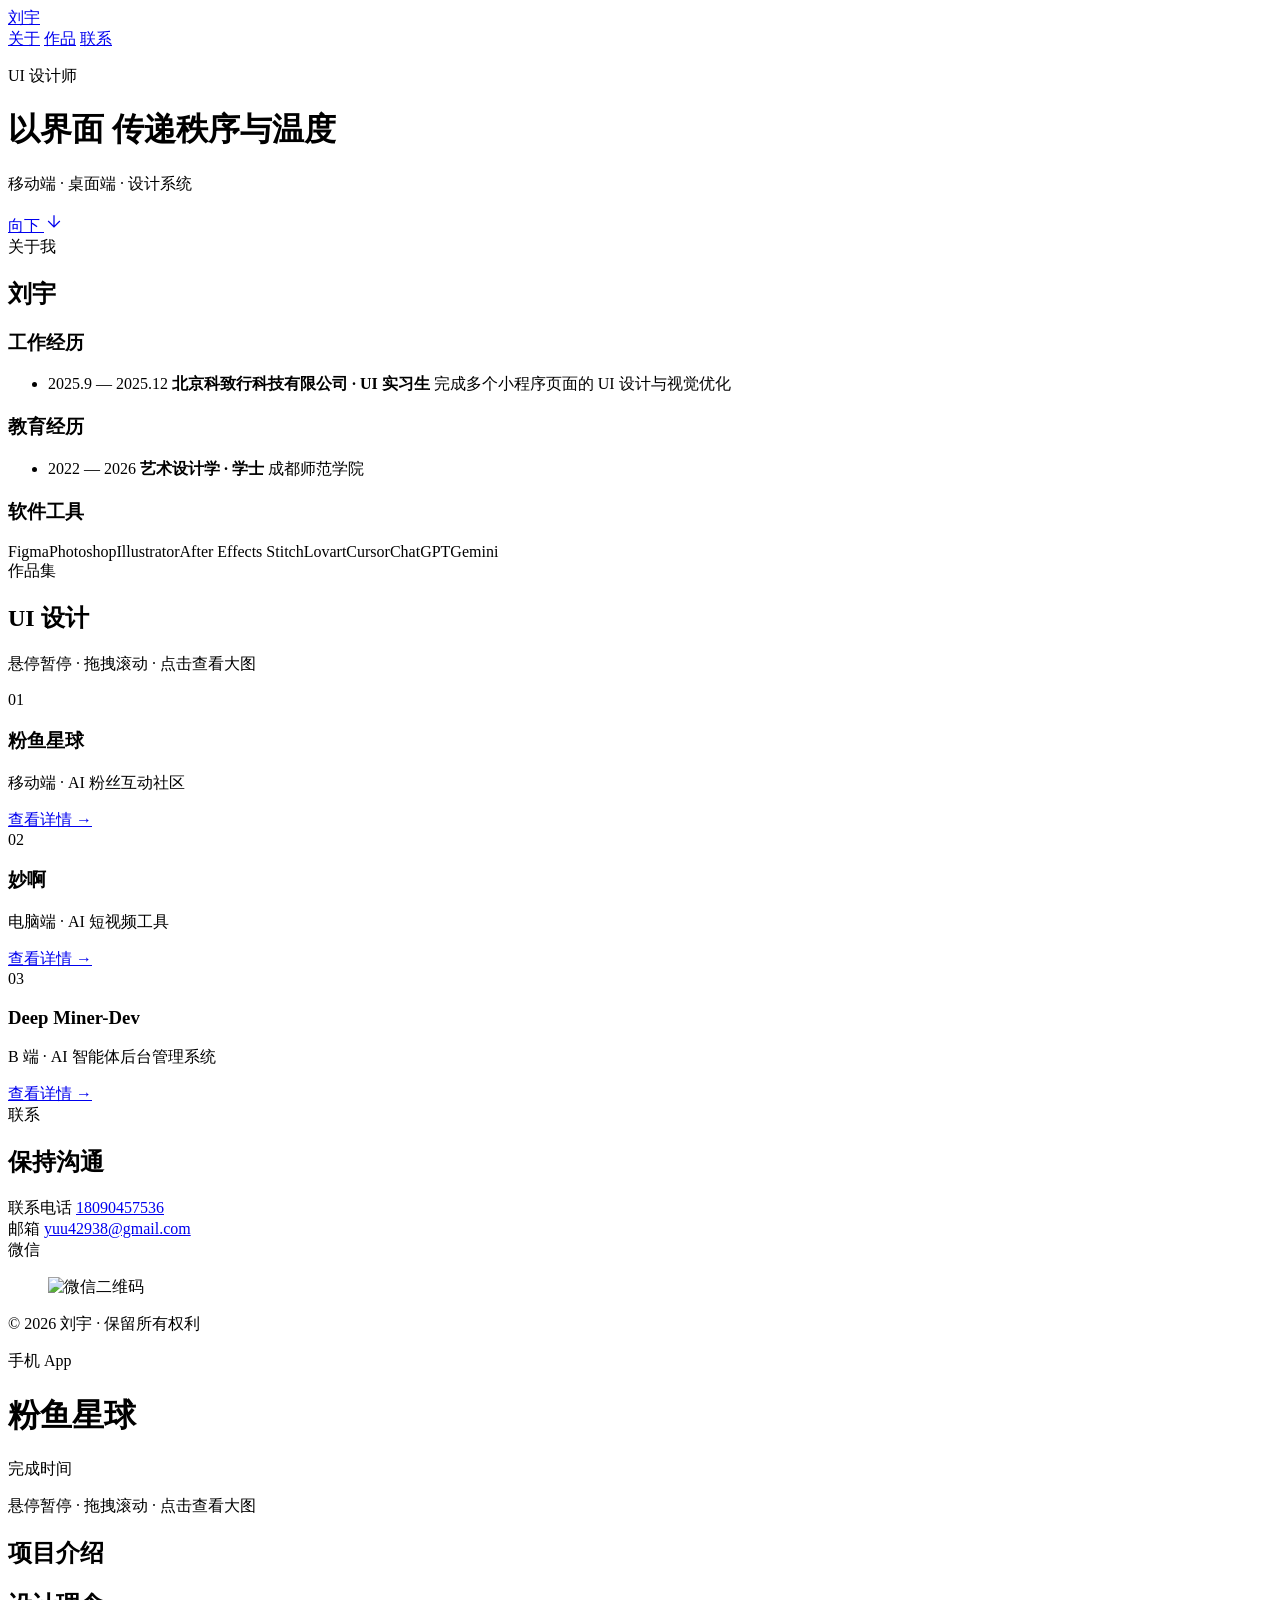
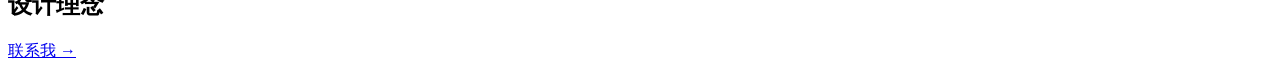
==== index.html @ 3bd75125 "Add files via upload upload portfolop" ====
<!DOCTYPE html>
<html lang="zh-CN">
<head>
  <meta charset="UTF-8" />
  <meta name="viewport" content="width=device-width, initial-scale=1.0" />
  <title>刘宇 · UI 设计师</title>
  <link rel="stylesheet" href="css/style.css" />
</head>
<body>
  <nav class="nav" aria-label="主导航">
    <a href="#" class="nav-logo" id="nav-logo" data-action="home">刘宇</a>
    <div class="nav-links" id="nav-links-home">
      <a href="#about">关于</a>
      <a href="#portfolio">作品</a>
      <a href="#contact">联系</a>
    </div>
    <div class="nav-links" id="nav-links-project" hidden>
      <a href="#" data-action="home">← 返回首页</a>
      <a href="#" data-action="contact">联系</a>
    </div>
  </nav>

  <div id="view-home" class="view is-active">
    <header id="hero" class="section hero">
      <div class="hero-inner">
        <p class="hero-label">UI 设计师</p>
        <h1 class="hero-title">
          <span class="hero-line">以界面</span>
          <span class="hero-line hero-line--accent">传递秩序与温度</span>
        </h1>
        <p class="hero-desc">移动端 · 桌面端 · 设计系统</p>
        <a href="#about" class="hero-scroll" aria-label="向下滚动">
          <span>向下</span>
          <svg width="20" height="20" viewBox="0 0 24 24" fill="none" stroke="currentColor" stroke-width="1.5" aria-hidden="true">
            <path d="M12 5v14M5 12l7 7 7-7"/>
          </svg>
        </a>
      </div>
    </header>

    <section id="about" class="section about">
      <div class="container">
        <header class="section-head">
          <span class="section-label">关于我</span>
          <h2 class="section-title">刘宇</h2>
        </header>
        <div class="about-grid">
          <article class="about-block">
            <h3 class="about-block-title">工作经历</h3>
            <ul class="timeline">
              <li>
                <time>2025.9 — 2025.12</time>
                <strong>北京科致行科技有限公司 · UI 实习生</strong>
                <span>完成多个小程序页面的 UI 设计与视觉优化</span>
              </li>
            </ul>
          </article>
          <article class="about-block">
            <h3 class="about-block-title">教育经历</h3>
            <ul class="timeline">
              <li>
                <time>2022 — 2026</time>
                <strong>艺术设计学 · 学士</strong>
                <span>成都师范学院</span>
              </li>
            </ul>
          </article>
          <article class="about-block about-block--tools">
            <h3 class="about-block-title">软件工具</h3>
            <div class="tools">
              <span>Figma</span><span>Photoshop</span><span>Illustrator</span><span>After Effects</span>
              <span>Stitch</span><span>Lovart</span><span>Cursor</span><span>ChatGPT</span><span>Gemini</span>
            </div>
          </article>
        </div>
      </div>
    </section>

    <section id="portfolio" class="section portfolio">
      <div class="container">
        <header class="section-head section-head--row">
          <div>
            <span class="section-label">作品集</span>
            <h2 class="section-title">UI 设计</h2>
          </div>
          <p class="portfolio-hint">悬停暂停 · 拖拽滚动 · 点击查看大图</p>
        </header>
      </div>

      <article class="project-block">
        <div class="container project-block-head">
          <div class="project-meta">
            <span class="project-index">01</span>
            <div>
              <h3 class="project-name">粉鱼星球</h3>
              <p class="project-tag">移动端 · AI 粉丝互动社区</p>
            </div>
          </div>
          <a href="#project-1" class="project-link" data-open-project="1">查看详情 →</a>
        </div>
        <div class="marquee-wrap" data-project-preview="1">
          <div class="marquee-track" tabindex="0" role="region" aria-label="粉鱼星球 作品预览"></div>
        </div>
      </article>

      <article class="project-block project-block--alt">
        <div class="container project-block-head">
          <div class="project-meta">
            <span class="project-index">02</span>
            <div>
              <h3 class="project-name">妙啊</h3>
              <p class="project-tag">电脑端 · AI 短视频工具</p>
            </div>
          </div>
          <a href="#project-2" class="project-link" data-open-project="2">查看详情 →</a>
        </div>
        <div class="marquee-wrap" data-project-preview="2">
          <div class="marquee-track marquee-track--reverse" tabindex="0" role="region" aria-label="妙啊 作品预览"></div>
        </div>
      </article>

      <article class="project-block">
        <div class="container project-block-head">
          <div class="project-meta">
            <span class="project-index">03</span>
            <div>
              <h3 class="project-name">Deep Miner-Dev</h3>
              <p class="project-tag">B 端 · AI 智能体后台管理系统</p>
            </div>
          </div>
          <a href="#project-3" class="project-link" data-open-project="3">查看详情 →</a>
        </div>
        <div class="marquee-wrap" data-project-preview="3">
          <div class="marquee-track" tabindex="0" role="region" aria-label="Deep Miner-Dev 作品预览"></div>
        </div>
      </article>
    </section>

    <footer id="contact" class="section contact">
      <div class="container">
        <header class="section-head">
          <span class="section-label">联系</span>
          <h2 class="section-title">保持沟通</h2>
        </header>
        <div class="contact-grid">
          <div class="contact-item">
            <span class="contact-label">联系电话</span>
            <a href="tel:+8618090457536" class="contact-value">18090457536</a>
          </div>
          <div class="contact-item">
            <span class="contact-label">邮箱</span>
            <a href="mailto:yuu42938@gmail.com" class="contact-value">yuu42938@gmail.com</a>
          </div>
          <div class="contact-item contact-item--qr">
            <span class="contact-label">微信</span>
            <figure class="qr-wrap" aria-label="微信二维码">
              <img src="assets/wechat-qr.png" alt="微信二维码" width="160" height="160" />
            </figure>
          </div>
        </div>
        <p class="copyright">© 2026 刘宇 · 保留所有权利</p>
      </div>
    </footer>
  </div>

  <div id="view-project" class="view">
    <header class="section project-hero">
      <div class="container">
        <span class="section-label" id="detail-type">手机 App</span>
        <h1 class="project-hero-title" id="detail-title">粉鱼星球</h1>
        <p class="project-hero-sub" id="detail-subtitle"></p>
        <dl class="project-hero-meta">
          <div>
            <dt>完成时间</dt>
            <dd id="detail-year"></dd>
          </div>
        </dl>
      </div>
    </header>

    <section class="section project-gallery-section" aria-label="作品展示">
      <p class="container portfolio-hint project-gallery-hint">悬停暂停 · 拖拽滚动 · 点击查看大图</p>
      <div class="marquee-wrap" id="detail-marquee">
        <div class="marquee-track" id="detail-track" tabindex="0" role="region" aria-label="项目作品画廊"></div>
      </div>
    </section>

    <section class="section project-detail">
      <div class="container project-detail-grid">
        <article>
          <h2 class="detail-heading">项目介绍</h2>
          <p class="detail-body" id="detail-intro"></p>
        </article>
        <article>
          <h2 class="detail-heading">设计理念</h2>
          <p class="detail-body" id="detail-concept"></p>
        </article>
      </div>
    </section>

    <div class="detail-footer container">
      <a href="#" class="project-link" data-action="contact">联系我 →</a>
    </div>
  </div>

  <div id="lightbox" class="lightbox" hidden aria-hidden="true" role="dialog" aria-modal="true" aria-label="图片预览">
    <button class="lightbox-close" type="button" aria-label="关闭">×</button>
    <img class="lightbox-img" src="" alt="" />
  </div>

  <script src="js/projects-data.js"></script>
  <script src="js/main.js"></script>
</body>
</html>
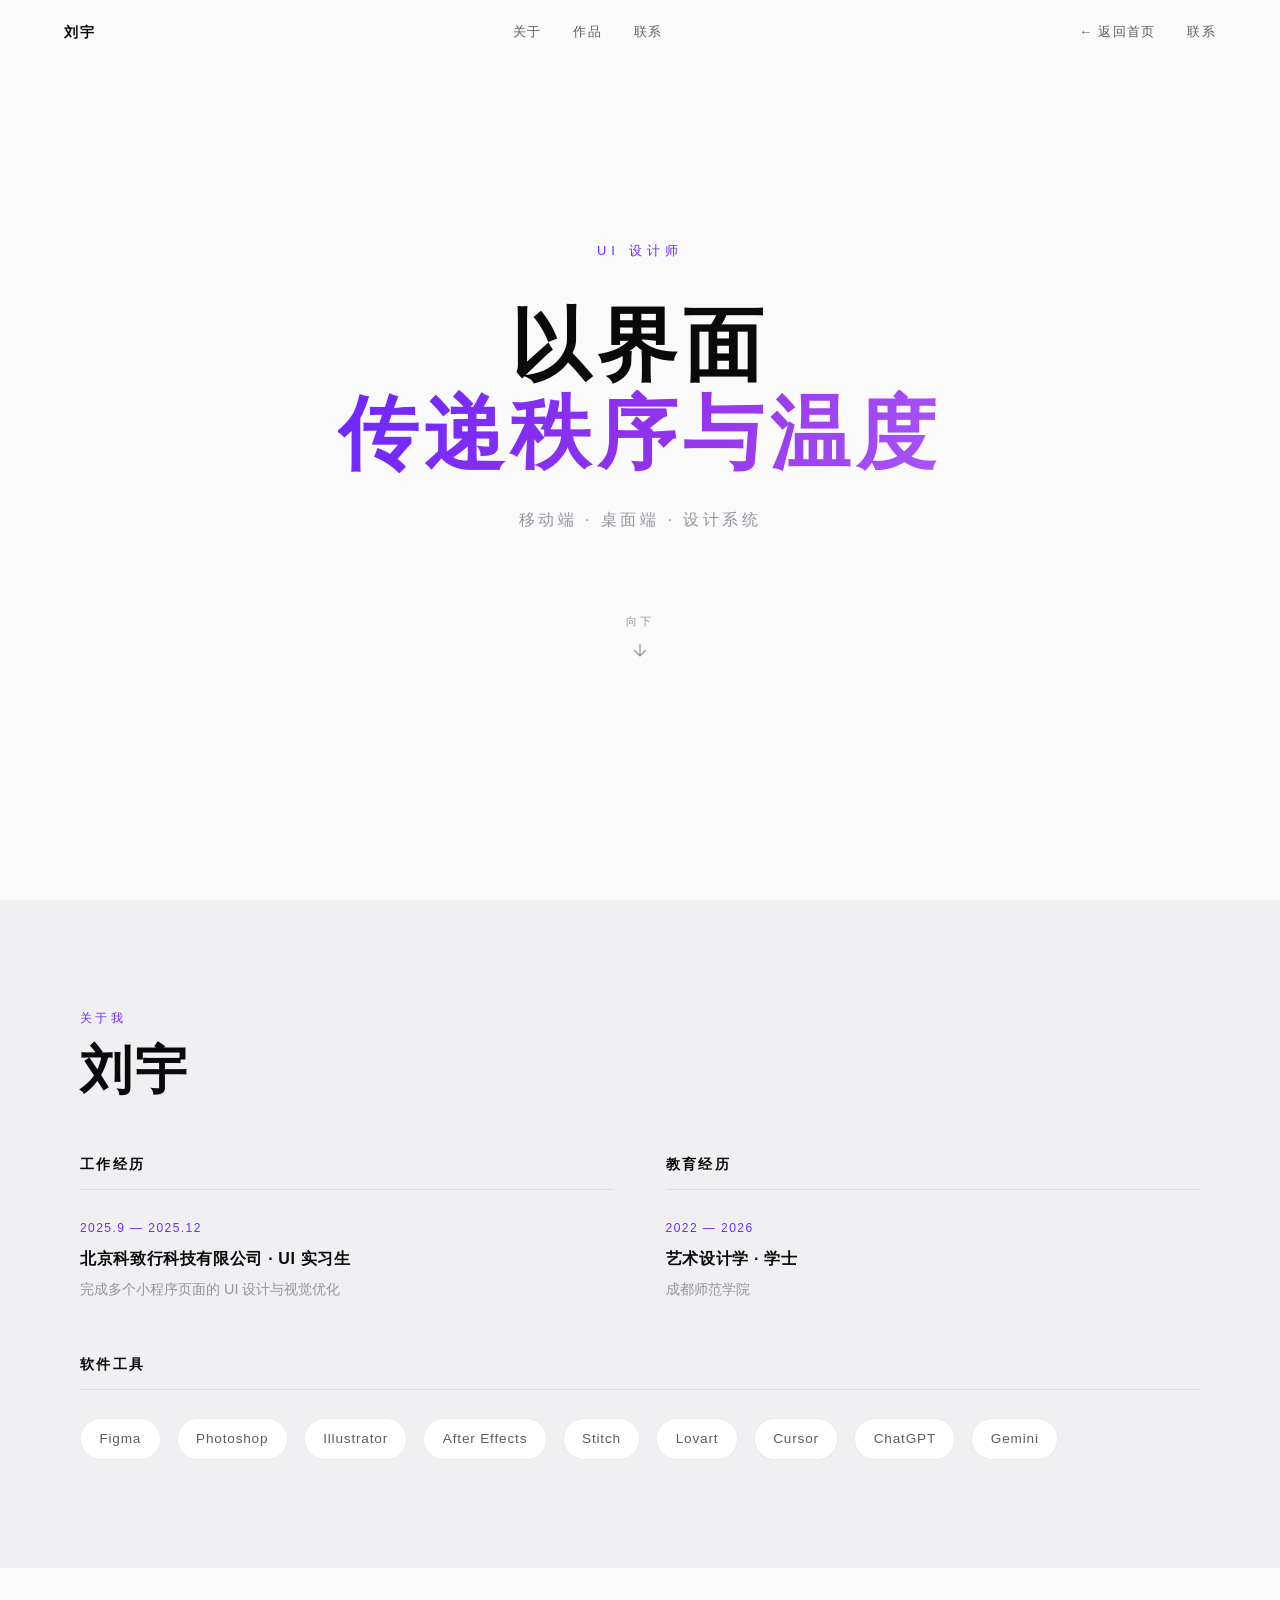
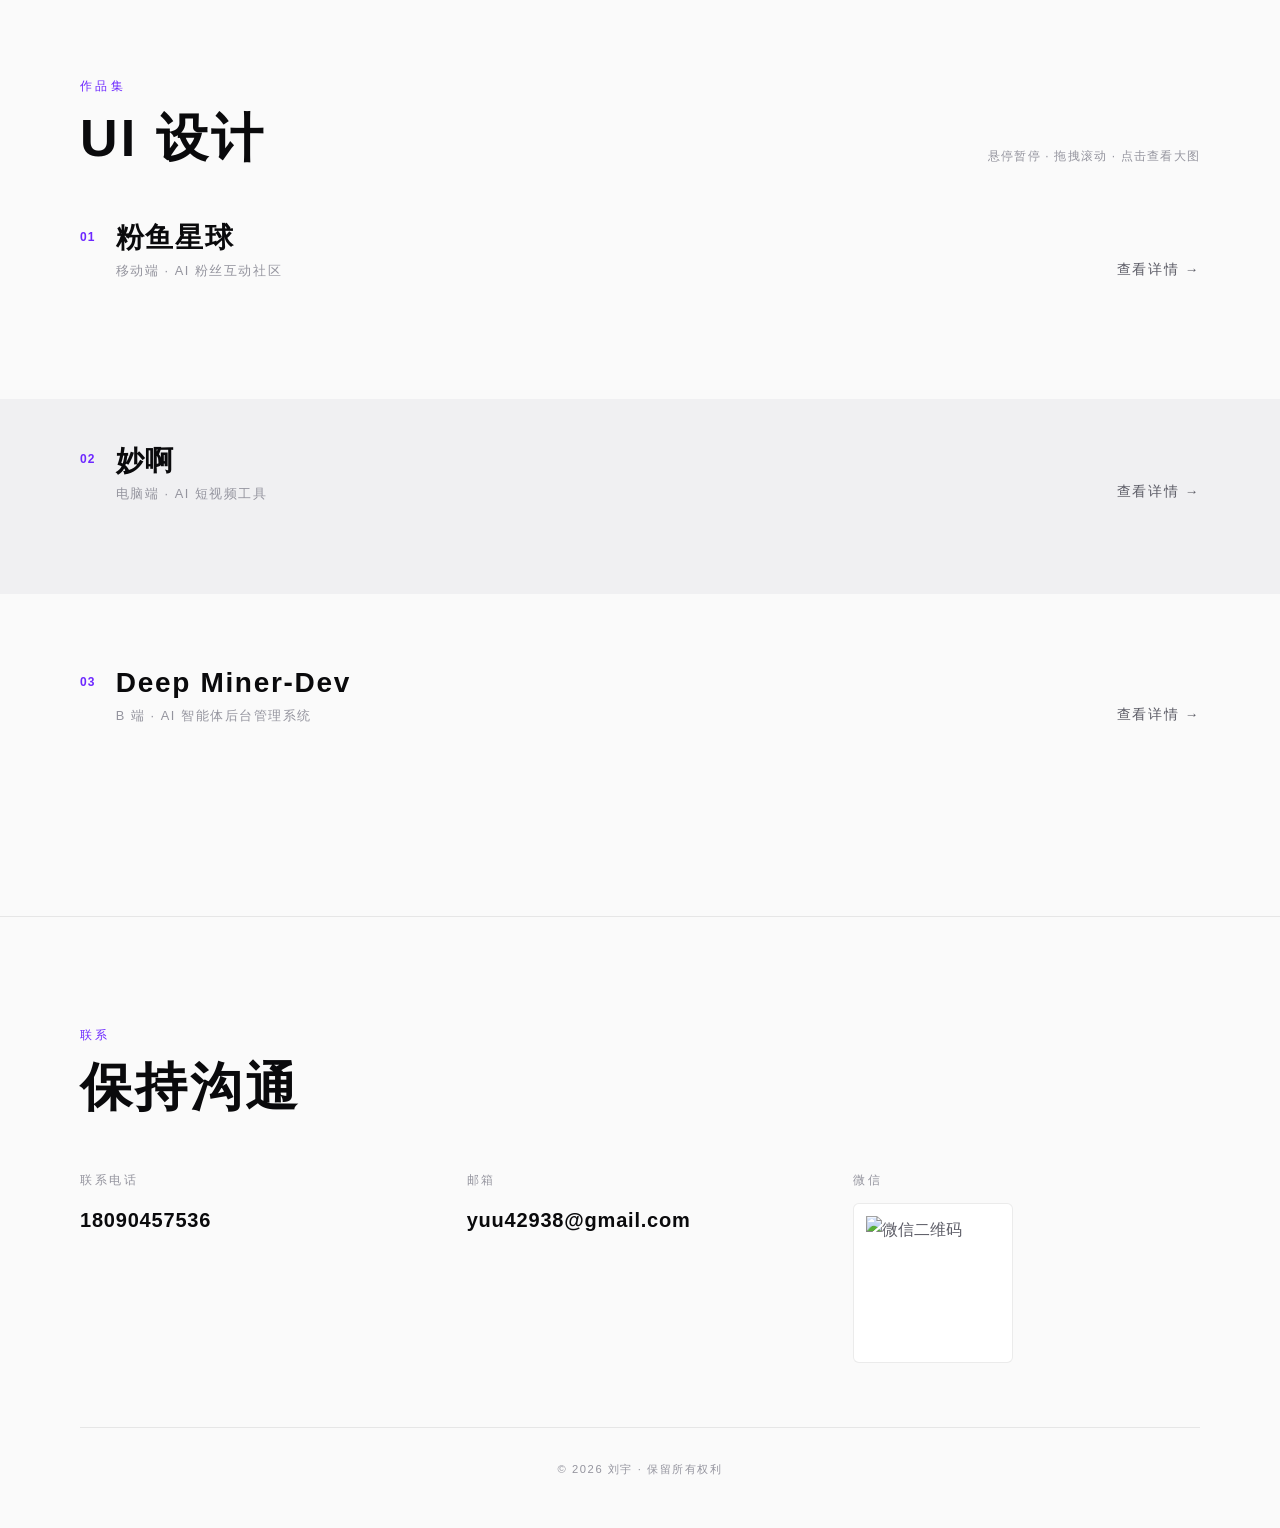
==== commit c0cf2a53: "Update index.html" ====
--- a/index.html
+++ b/index.html
@@ -4,7 +4,7 @@
   <meta charset="UTF-8" />
   <meta name="viewport" content="width=device-width, initial-scale=1.0" />
   <title>刘宇 · UI 设计师</title>
-  <link rel="stylesheet" href="css/style.css" />
+  <link rel="stylesheet" href="style.css" />
 </head>
 <body>
   <nav class="nav" aria-label="主导航">
--- a/style.css
+++ b/style.css
@@ -0,0 +1,698 @@
+/* ============================================
+   UI 设计个人网站 · 黑白灰 + 蓝紫点缀
+   ============================================ */
+
+:root {
+  --bg: #fafafa;
+  --bg-elevated: #f0f0f2;
+  --bg-card: #ffffff;
+  --text: #0a0a0c;
+  --text-muted: #5c5c66;
+  --text-dim: #94949e;
+  --accent: #6d28ff;
+  --accent-soft: #7c3aed;
+  --accent-glow: rgba(109, 40, 255, 0.12);
+  --border: rgba(10, 10, 12, 0.08);
+  --font: "PingFang SC", "苹方", "PingFang TC", -apple-system, "Microsoft YaHei", sans-serif;
+  --ease: cubic-bezier(0.22, 1, 0.36, 1);
+  --section-pad: clamp(5rem, 12vh, 9rem);
+}
+
+*, *::before, *::after {
+  box-sizing: border-box;
+  margin: 0;
+  padding: 0;
+}
+
+html {
+  scroll-behavior: smooth;
+  -webkit-font-smoothing: antialiased;
+}
+
+body {
+  font-family: var(--font);
+  font-weight: 300;
+  font-size: 16px;
+  line-height: 1.75;
+  color: var(--text-muted);
+  background: var(--bg);
+  overflow-x: hidden;
+}
+
+a {
+  color: inherit;
+  text-decoration: none;
+}
+
+img {
+  display: block;
+  max-width: 100%;
+}
+
+button {
+  font-family: inherit;
+  cursor: pointer;
+  border: none;
+  background: none;
+}
+
+.view { display: none; }
+.view.is-active { display: block; }
+
+.detail-footer {
+  padding: 3rem 0;
+  border-top: 1px solid var(--border);
+  text-align: center;
+}
+
+/* —— 导航 —— */
+.nav {
+  position: fixed;
+  top: 0;
+  left: 0;
+  right: 0;
+  z-index: 100;
+  display: flex;
+  align-items: center;
+  justify-content: space-between;
+  padding: 1.25rem clamp(1.5rem, 5vw, 4rem);
+  background: linear-gradient(to bottom, rgba(250, 250, 250, 0.92), transparent);
+  pointer-events: none;
+}
+
+.nav > * {
+  pointer-events: auto;
+}
+
+.nav-logo {
+  font-weight: 600;
+  font-size: 0.9rem;
+  letter-spacing: 0.14em;
+  color: var(--text);
+}
+
+.nav-links {
+  display: flex;
+  gap: 2rem;
+}
+
+.nav-links a {
+  font-weight: 200;
+  font-size: 0.8rem;
+  letter-spacing: 0.1em;
+  color: var(--text-muted);
+  transition: color 0.3s var(--ease);
+}
+
+.nav-links a:hover,
+.nav-links a.is-active {
+  color: var(--accent);
+}
+
+/* —— 通用区块 —— */
+.section {
+  position: relative;
+  padding: var(--section-pad) 0;
+}
+
+.container {
+  width: min(1120px, 92vw);
+  margin: 0 auto;
+}
+
+.section-label {
+  display: block;
+  font-weight: 200;
+  font-size: 0.75rem;
+  letter-spacing: 0.28em;
+  color: var(--accent);
+  margin-bottom: 0.75rem;
+}
+
+.section-title {
+  font-weight: 600;
+  font-size: clamp(2rem, 5vw, 3.25rem);
+  letter-spacing: 0.06em;
+  color: var(--text);
+  line-height: 1.12;
+}
+
+.section-head {
+  margin-bottom: clamp(2.5rem, 6vh, 4rem);
+}
+
+.section-head--row {
+  display: flex;
+  flex-wrap: wrap;
+  align-items: flex-end;
+  justify-content: space-between;
+  gap: 1rem;
+}
+
+/* —— 封面 Hero（仅文字）—— */
+.hero {
+  min-height: 100vh;
+  min-height: 100dvh;
+  display: flex;
+  align-items: center;
+  justify-content: center;
+  padding: 0;
+  background: var(--bg);
+}
+
+.hero-inner {
+  text-align: center;
+  padding: 2rem;
+}
+
+.hero-label {
+  font-weight: 200;
+  font-size: 0.8rem;
+  letter-spacing: 0.4em;
+  color: var(--accent);
+  margin-bottom: 2.5rem;
+}
+
+.hero-title {
+  font-weight: 600;
+  font-size: clamp(2.5rem, 8.5vw, 5rem);
+  line-height: 1.1;
+  letter-spacing: 0.08em;
+  color: var(--text);
+  margin-bottom: 1.75rem;
+}
+
+.hero-line {
+  display: block;
+}
+
+.hero-line--accent {
+  background: linear-gradient(115deg, var(--accent) 0%, #9333ea 55%, #a855f7 100%);
+  -webkit-background-clip: text;
+  background-clip: text;
+  -webkit-text-fill-color: transparent;
+}
+
+.hero-desc {
+  font-weight: 200;
+  font-size: clamp(0.85rem, 2vw, 1rem);
+  letter-spacing: 0.22em;
+  color: var(--text-dim);
+  margin-bottom: 4.5rem;
+}
+
+.hero-scroll {
+  display: inline-flex;
+  flex-direction: column;
+  align-items: center;
+  gap: 0.5rem;
+  font-weight: 200;
+  font-size: 0.7rem;
+  letter-spacing: 0.28em;
+  color: var(--text-dim);
+  transition: color 0.3s var(--ease), transform 0.3s var(--ease);
+  animation: float 3s ease-in-out infinite;
+}
+
+.hero-scroll:hover {
+  color: var(--accent);
+  transform: translateY(4px);
+}
+
+@keyframes float {
+  0%, 100% { transform: translateY(0); }
+  50% { transform: translateY(8px); }
+}
+
+/* —— 关于 —— */
+.about {
+  background: var(--bg-elevated);
+}
+
+.about-grid {
+  display: grid;
+  grid-template-columns: 1fr 1fr;
+  gap: clamp(2rem, 4vw, 3.5rem);
+}
+
+.about-block--tools {
+  grid-column: 1 / -1;
+}
+
+.about-block-title {
+  font-weight: 600;
+  font-size: 0.85rem;
+  letter-spacing: 0.18em;
+  color: var(--text);
+  margin-bottom: 1.75rem;
+  padding-bottom: 0.75rem;
+  border-bottom: 1px solid var(--border);
+}
+
+.timeline {
+  list-style: none;
+  display: flex;
+  flex-direction: column;
+  gap: 2rem;
+}
+
+.timeline li {
+  display: grid;
+  gap: 0.35rem;
+}
+
+.timeline time {
+  font-weight: 200;
+  font-size: 0.75rem;
+  letter-spacing: 0.12em;
+  color: var(--accent);
+}
+
+.timeline strong {
+  font-weight: 600;
+  font-size: 1rem;
+  color: var(--text);
+  letter-spacing: 0.04em;
+}
+
+.timeline span {
+  font-weight: 200;
+  font-size: 0.9rem;
+  color: var(--text-dim);
+  line-height: 1.65;
+}
+
+.tools {
+  display: flex;
+  flex-wrap: wrap;
+  gap: 0.65rem 1rem;
+}
+
+.tools span {
+  font-weight: 200;
+  font-size: 0.85rem;
+  letter-spacing: 0.06em;
+  padding: 0.5rem 1.15rem;
+  border: 1px solid var(--border);
+  border-radius: 100px;
+  color: var(--text-muted);
+  background: var(--bg-card);
+  transition: border-color 0.3s var(--ease), color 0.3s var(--ease);
+}
+
+.tools span:hover {
+  border-color: rgba(109, 40, 255, 0.35);
+  color: var(--accent);
+}
+
+/* —— 首页作品集 —— */
+.portfolio {
+  padding-bottom: clamp(3rem, 8vh, 5rem);
+}
+
+.portfolio-hint {
+  font-weight: 200;
+  font-size: 0.75rem;
+  letter-spacing: 0.1em;
+  color: var(--text-dim);
+}
+
+.project-block {
+  margin-bottom: clamp(3.5rem, 8vh, 6rem);
+}
+
+.project-block--alt {
+  background: var(--bg-elevated);
+  padding: clamp(2.5rem, 5vh, 4rem) 0;
+}
+
+.project-block-head {
+  display: flex;
+  flex-wrap: wrap;
+  align-items: flex-end;
+  justify-content: space-between;
+  gap: 1.25rem;
+  margin-bottom: 1.75rem;
+}
+
+.project-meta {
+  display: flex;
+  align-items: flex-start;
+  gap: 1.25rem;
+}
+
+.project-index {
+  font-weight: 600;
+  font-size: 0.75rem;
+  letter-spacing: 0.1em;
+  color: var(--accent);
+  padding-top: 0.35rem;
+}
+
+.project-name {
+  font-weight: 600;
+  font-size: clamp(1.35rem, 3vw, 1.75rem);
+  letter-spacing: 0.06em;
+  color: var(--text);
+  line-height: 1.2;
+}
+
+.project-tag {
+  font-weight: 200;
+  font-size: 0.8rem;
+  letter-spacing: 0.12em;
+  color: var(--text-dim);
+  margin-top: 0.35rem;
+}
+
+.project-link {
+  font-weight: 300;
+  font-size: 0.85rem;
+  letter-spacing: 0.12em;
+  color: var(--text-muted);
+  border-bottom: 1px solid transparent;
+  transition: color 0.3s var(--ease), border-color 0.3s var(--ease);
+}
+
+.project-link:hover {
+  color: var(--accent);
+  border-color: var(--accent);
+}
+
+/* —— 滚动画廊 —— */
+.marquee-wrap {
+  position: relative;
+  width: 100%;
+  overflow: hidden;
+  mask-image: linear-gradient(90deg, transparent, #000 6%, #000 94%, transparent);
+  -webkit-mask-image: linear-gradient(90deg, transparent, #000 6%, #000 94%, transparent);
+  cursor: grab;
+}
+
+.marquee-wrap.is-dragging {
+  cursor: grabbing;
+}
+
+.marquee-wrap.is-paused .marquee-track {
+  animation-play-state: paused;
+}
+
+.marquee-track {
+  display: flex;
+  gap: 1.25rem;
+  width: max-content;
+  padding: 0.5rem 0;
+  animation: marquee-scroll 55s linear infinite;
+  will-change: transform;
+  user-select: none;
+}
+
+.marquee-track--reverse {
+  animation-name: marquee-scroll-reverse;
+}
+
+@keyframes marquee-scroll {
+  0% { transform: translateX(0); }
+  100% { transform: translateX(-50%); }
+}
+
+@keyframes marquee-scroll-reverse {
+  0% { transform: translateX(-50%); }
+  100% { transform: translateX(0); }
+}
+
+.portfolio-card {
+  flex-shrink: 0;
+  overflow: hidden;
+  background: var(--bg-card);
+  border: 1px solid var(--border);
+  cursor: zoom-in;
+  transition: border-color 0.35s var(--ease), box-shadow 0.35s var(--ease);
+}
+
+.portfolio-card--desktop {
+  width: clamp(280px, 32vw, 420px);
+  aspect-ratio: 16 / 10;
+  border-radius: 4px;
+}
+
+.portfolio-card--mobile {
+  width: clamp(160px, 18vw, 220px);
+  aspect-ratio: 9 / 19.5;
+  border-radius: 12px;
+}
+
+.portfolio-card:hover {
+  border-color: rgba(109, 40, 255, 0.4);
+  box-shadow: 0 16px 48px var(--accent-glow), 0 0 0 1px rgba(109, 40, 255, 0.08);
+}
+
+.portfolio-card img {
+  width: 100%;
+  height: 100%;
+  object-fit: cover;
+  pointer-events: none;
+  transition: transform 0.6s var(--ease);
+}
+
+.portfolio-card:hover img {
+  transform: scale(1.02);
+}
+
+/* —— 项目详情页 —— */
+.project-hero {
+  padding-top: clamp(7rem, 18vh, 10rem);
+  padding-bottom: clamp(2rem, 5vh, 3rem);
+}
+
+.project-hero-title {
+  font-weight: 600;
+  font-size: clamp(2.25rem, 6vw, 3.5rem);
+  letter-spacing: 0.06em;
+  color: var(--text);
+  line-height: 1.12;
+  margin-bottom: 0.75rem;
+}
+
+.project-hero-sub {
+  font-weight: 200;
+  font-size: 1rem;
+  letter-spacing: 0.14em;
+  color: var(--text-dim);
+  margin-bottom: 2rem;
+}
+
+.project-hero-meta {
+  display: flex;
+  gap: 3rem;
+  padding-top: 1.5rem;
+  border-top: 1px solid var(--border);
+}
+
+.project-hero-meta dt {
+  font-weight: 200;
+  font-size: 0.7rem;
+  letter-spacing: 0.2em;
+  color: var(--text-dim);
+  margin-bottom: 0.35rem;
+}
+
+.project-hero-meta dd {
+  font-weight: 600;
+  font-size: 1rem;
+  letter-spacing: 0.06em;
+  color: var(--text);
+}
+
+.project-gallery-section {
+  padding-top: 0;
+  padding-bottom: clamp(3rem, 8vh, 5rem);
+}
+
+.project-gallery-hint {
+  margin-bottom: 1.25rem;
+}
+
+.project-detail {
+  background: var(--bg-elevated);
+}
+
+.project-detail-grid {
+  display: grid;
+  grid-template-columns: 1fr 1fr;
+  gap: clamp(2rem, 5vw, 4rem);
+}
+
+.detail-heading {
+  font-weight: 600;
+  font-size: 0.85rem;
+  letter-spacing: 0.2em;
+  color: var(--text);
+  margin-bottom: 1.25rem;
+}
+
+.detail-body {
+  font-weight: 300;
+  font-size: 1rem;
+  line-height: 1.85;
+  color: var(--text-muted);
+  letter-spacing: 0.02em;
+}
+
+.contact--compact {
+  padding: 3rem 0;
+  border-top: 1px solid var(--border);
+}
+
+.contact-compact-inner {
+  text-align: center;
+}
+
+/* —— 联系 —— */
+.contact {
+  border-top: 1px solid var(--border);
+  padding-bottom: 3rem;
+}
+
+.contact-grid {
+  display: grid;
+  grid-template-columns: repeat(3, 1fr);
+  gap: 2.5rem;
+  margin-bottom: 4rem;
+}
+
+.contact-label {
+  display: block;
+  font-weight: 200;
+  font-size: 0.75rem;
+  letter-spacing: 0.22em;
+  color: var(--text-dim);
+  margin-bottom: 0.75rem;
+}
+
+.contact-value {
+  font-weight: 600;
+  font-size: clamp(1rem, 2.5vw, 1.25rem);
+  color: var(--text);
+  letter-spacing: 0.04em;
+  transition: color 0.3s var(--ease);
+}
+
+.contact-value:hover {
+  color: var(--accent);
+}
+
+.qr-wrap {
+  width: 160px;
+  padding: 0.75rem;
+  background: #fff;
+  border: 1px solid var(--border);
+  border-radius: 6px;
+}
+
+.qr-wrap img {
+  width: 100%;
+  height: auto;
+}
+
+.copyright {
+  font-weight: 200;
+  font-size: 0.7rem;
+  letter-spacing: 0.14em;
+  color: var(--text-dim);
+  text-align: center;
+  padding-top: 2rem;
+  border-top: 1px solid var(--border);
+}
+
+/* —— 灯箱 —— */
+.lightbox {
+  position: fixed;
+  inset: 0;
+  z-index: 200;
+  display: flex;
+  align-items: center;
+  justify-content: center;
+  background: rgba(250, 250, 250, 0.94);
+  backdrop-filter: blur(16px);
+  opacity: 0;
+  visibility: hidden;
+  transition: opacity 0.35s var(--ease), visibility 0.35s;
+}
+
+.lightbox.is-open {
+  opacity: 1;
+  visibility: visible;
+}
+
+.lightbox[hidden] {
+  display: flex;
+}
+
+.lightbox-img {
+  max-width: min(92vw, 1200px);
+  max-height: 88vh;
+  object-fit: contain;
+  border-radius: 4px;
+  box-shadow: 0 24px 64px rgba(10, 10, 12, 0.12);
+  transform: scale(0.96);
+  transition: transform 0.4s var(--ease);
+}
+
+.lightbox.is-open .lightbox-img {
+  transform: scale(1);
+}
+
+.lightbox-close {
+  position: absolute;
+  top: 1.5rem;
+  right: 1.5rem;
+  width: 48px;
+  height: 48px;
+  border: 1px solid var(--border);
+  border-radius: 50%;
+  background: var(--bg-card);
+  color: var(--text);
+  font-size: 1.5rem;
+  line-height: 1;
+  cursor: pointer;
+  transition: border-color 0.3s, color 0.3s;
+}
+
+.lightbox-close:hover {
+  border-color: var(--accent);
+  color: var(--accent);
+}
+
+/* —— 响应式 —— */
+@media (max-width: 768px) {
+  .nav-links {
+    gap: 1.25rem;
+  }
+
+  .nav-links a {
+    font-size: 0.7rem;
+  }
+
+  .about-grid,
+  .project-detail-grid {
+    grid-template-columns: 1fr;
+  }
+
+  .contact-grid {
+    grid-template-columns: 1fr;
+    gap: 2rem;
+  }
+
+  .section-head--row,
+  .project-block-head {
+    flex-direction: column;
+    align-items: flex-start;
+  }
+}
+
+@media (prefers-reduced-motion: reduce) {
+  html { scroll-behavior: auto; }
+  .marquee-track { animation: none; }
+  .hero-scroll { animation: none; }
+}
